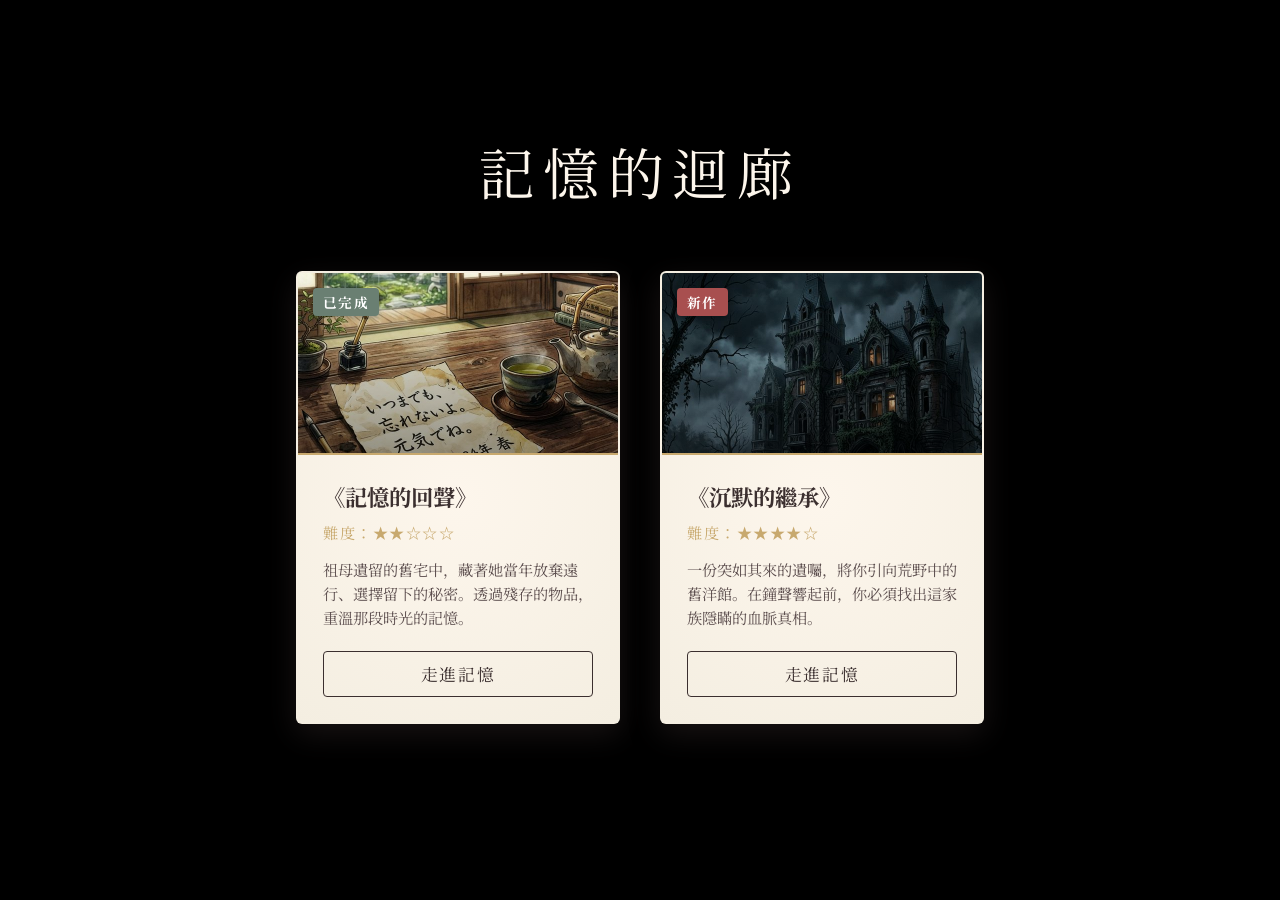
==== index.html @ 888f18bc "兩段文字解謎遊戲" ====
<!DOCTYPE html>
<html lang="zh-TW">
<head>
    <meta charset="UTF-8">
    <meta name="viewport" content="width=device-width, initial-scale=1.0">
    <title>記憶的迴廊 - 選擇記憶</title>
    <link href="https://fonts.googleapis.com/css2?family=Noto+Serif+JP:wght@400;700&display=swap" rel="stylesheet">
    <link rel="stylesheet" href="css/home.css">
</head>
<body>
    <div id="transition-overlay"></div>
    <div class="background-container"></div>
    
    <div class="main-content">
        <h1 class="game-title">記憶的迴廊</h1>
        
        <div class="card-container">
            <!-- Game 1 -->
            <div class="game-card" onclick="transitionTo('game1.html')">
                <div class="card-thumbnail" style="background-image: url('assets/scenes/opening.png')">
                    <span class="badge badge-completed">已完成</span>
                </div>
                <div class="card-content">
                    <h2 class="card-title">《記憶的回聲》</h2>
                    <div class="card-difficulty">難度：★★☆☆☆</div>
                    <p class="card-desc">祖母遺留的舊宅中，藏著她當年放棄遠行、選擇留下的秘密。透過殘存的物品，重溫那段時光的記憶。</p>
                    <button class="action-btn">走進記憶</button>
                </div>
            </div>
            
            <!-- Game 2 -->
            <div class="game-card" onclick="transitionTo('game2.html')">
                <div class="card-thumbnail" style="background-image: url('assets/scenes/mansion_exterior.png'); background-position: center top;">
                    <span class="badge badge-new">新作</span>
                </div>
                <div class="card-content">
                    <h2 class="card-title">《沉默的繼承》</h2>
                    <div class="card-difficulty">難度：★★★★☆</div>
                    <p class="card-desc">一份突如其來的遺囑，將你引向荒野中的舊洋館。在鐘聲響起前，你必須找出這家族隱瞞的血脈真相。</p>
                    <button class="action-btn">走進記憶</button>
                </div>
            </div>
        </div>
        
        <div class="footer-text">「 選擇一段記憶，走進去。 」</div>
    </div>

    <script>
        window.addEventListener('load', () => {
            const overlay = document.getElementById('transition-overlay');
            setTimeout(() => {
                overlay.classList.add('fade-in');
            }, 50);
        });

        function transitionTo(url) {
            const overlay = document.getElementById('transition-overlay');
            overlay.classList.remove('fade-in');
            overlay.classList.add('fade-out');
            setTimeout(() => {
                window.location.href = url;
            }, 1000);
        }
    </script>
</body>
</html>
---- css/home.css ----
:root {
  --color-bg: #fdf6ec;
  --color-text: #3b2f2f;
  --color-accent: #c8a96e;
  --color-shadow: rgba(59, 47, 47, 0.4);
}

body, html {
    margin: 0;
    padding: 0;
    width: 100%;
    height: 100%;
    font-family: 'Noto Serif JP', serif;
    background-color: #000;
    color: var(--color-text);
    overflow-x: hidden;
    overflow-y: auto;
}

.background-container {
    position: fixed;
    top: -10px; left: -10px; right: -10px; bottom: -10px;
    background-image: url('../assets/scenes/opening.png');
    background-size: cover;
    background-position: center;
    filter: blur(10px) brightness(0.5);
    z-index: -1;
}

#transition-overlay {
    position: fixed;
    top: 0; left: 0; right: 0; bottom: 0;
    background-color: #000;
    z-index: 999;
    transition: opacity 1s ease-in-out;
    pointer-events: none;
    opacity: 1; /* Initially black */
}

#transition-overlay.fade-in {
    opacity: 0;
}

#transition-overlay.fade-out {
    opacity: 1;
    pointer-events: auto;
}

.main-content {
    display: flex;
    flex-direction: column;
    align-items: center;
    justify-content: center;
    min-height: 100vh;
    padding: 40px 20px;
    box-sizing: border-box;
    position: relative;
    z-index: 10;
}

.game-title {
    font-size: 3.5rem;
    color: var(--color-bg);
    text-shadow: 0 4px 15px rgba(0,0,0,0.8);
    margin-bottom: 60px;
    letter-spacing: 0.15em;
    opacity: 0;
    animation: titleFadeIn 2.5s ease forwards 0.5s;
    font-weight: 400;
}

@keyframes titleFadeIn {
    from { opacity: 0; transform: translateY(-15px); }
    to { opacity: 1; transform: translateY(0); }
}

.card-container {
    display: flex;
    gap: 40px;
    justify-content: center;
    opacity: 0;
    animation: cardsFadeIn 2s ease forwards 1.2s;
}

@keyframes cardsFadeIn {
    from { opacity: 0; transform: translateY(20px); }
    to { opacity: 1; transform: translateY(0); }
}

.game-card {
    background-image: radial-gradient(circle, var(--color-bg) 0%, #f4eee1 100%);
    width: 320px;
    border-radius: 6px;
    overflow: hidden;
    box-shadow: 0 10px 30px var(--color-shadow);
    cursor: pointer;
    transition: transform 0.4s cubic-bezier(0.25, 1, 0.5, 1), box-shadow 0.4s ease;
    border: 2px solid transparent;
}

.game-card:hover {
    transform: translateY(-8px);
    box-shadow: 0 15px 40px rgba(0,0,0,0.7);
    border-color: var(--color-accent);
}

.card-thumbnail {
    height: 180px;
    background-size: cover;
    background-position: center;
    position: relative;
    border-bottom: 2px solid var(--color-accent);
}

.card-thumbnail::after {
    content: '';
    position: absolute;
    top: 0; left: 0; right: 0; bottom: 0;
    background: linear-gradient(to bottom, transparent, rgba(0,0,0,0.4));
}

.badge {
    position: absolute;
    top: 15px;
    left: 15px;
    padding: 4px 10px;
    border-radius: 4px;
    font-size: 0.85rem;
    font-weight: bold;
    color: #fff;
    letter-spacing: 0.1em;
    z-index: 2;
    box-shadow: 0 2px 5px rgba(0,0,0,0.3);
}

.badge-completed { background-color: #6a7f72; }
.badge-new { background-color: #a84f4f; }

.card-content {
    padding: 25px;
    display: flex;
    flex-direction: column;
    min-height: 240px;
    box-sizing: border-box;
}

.card-title {
    font-size: 1.4rem;
    margin: 0 0 10px 0;
    color: var(--color-text);
}

.card-difficulty {
    font-size: 0.95rem;
    color: var(--color-accent);
    margin-bottom: 15px;
    letter-spacing: 0.1em;
}

.card-desc {
    flex-grow: 1;
    font-size: 0.95rem;
    line-height: 1.6;
    color: #5d4f4f;
    margin: 0 0 20px 0;
}

.action-btn {
    font-family: inherit;
    font-size: 1.05rem;
    padding: 10px 0;
    width: 100%;
    background-color: transparent;
    color: var(--color-text);
    border: 1px solid var(--color-text);
    border-radius: 4px;
    cursor: pointer;
    transition: all 0.2s;
    letter-spacing: 0.1em;
}

.game-card:hover .action-btn {
    background-color: var(--color-text);
    color: var(--color-bg);
    border-color: var(--color-text);
}

.footer-text {
    margin-top: 60px;
    color: var(--color-bg);
    opacity: 0;
    letter-spacing: 0.2em;
    font-size: 1rem;
    animation: fadePulse 4s infinite 3s;
}

@keyframes fadePulse {
    0%, 100% { opacity: 0.4; }
    50% { opacity: 0.8; }
}
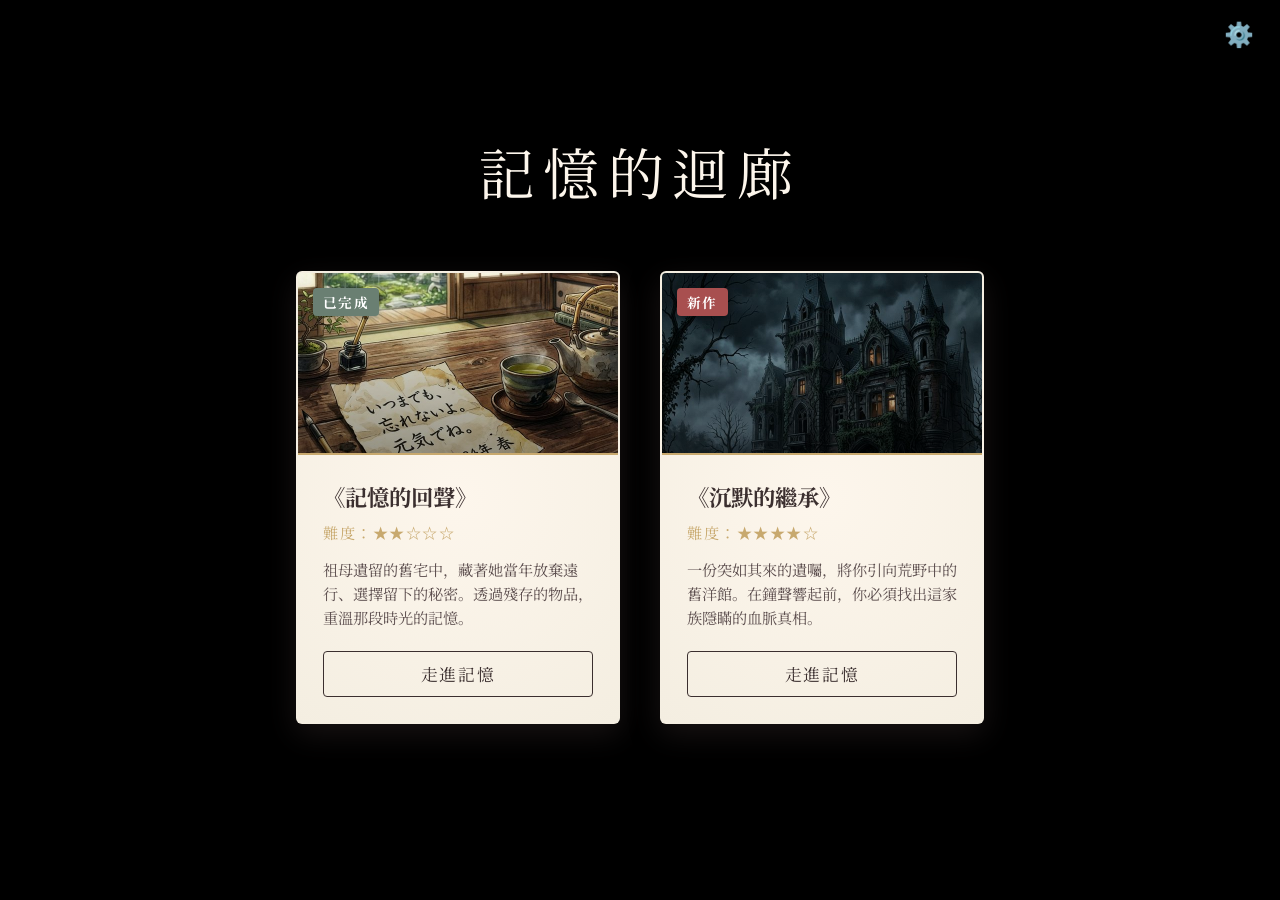
==== commit a51db717: "新增首頁音樂" ====
--- a/index.html
+++ b/index.html
@@ -45,8 +45,66 @@
         <div class="footer-text">「 選擇一段記憶，走進去。 」</div>
     </div>
 
+    <button id="settings-btn" class="settings-btn" onclick="toggleSettings()" title="設定" style="position: absolute; top: 20px; right: 20px; background: transparent; color: var(--color-bg); font-size: 1.5rem; border: none; cursor: pointer; z-index: 1000;">⚙️</button>
+
+    <div id="settings-modal" style="display: none; position: absolute; top: 60px; right: 20px; background: rgba(0,0,0,0.8); padding: 20px; border: 1px solid var(--color-accent); z-index: 1000; border-radius: 8px; width: 180px;">
+        <h3 style="margin-top: 0; color: var(--color-accent); text-align: center; border-bottom: 1px solid var(--color-accent); padding-bottom: 10px;">設定</h3>
+        <div style="display: flex; justify-content: space-between; align-items: center; margin-bottom: 20px;">
+            <span style="color: #fff;">背景音樂</span>
+            <button id="music-toggle" class="action-btn" onclick="toggleMusic()" style="padding: 5px 10px;">🔇 關</button>
+        </div>
+        <div style="text-align: center;">
+            <button class="action-btn" onclick="toggleSettings()">關閉</button>
+        </div>
+    </div>
+
     <script>
+        let bgm = null;
+        let musicPlaying = false;
+
+        function initAudio() {
+            bgm = new Audio('assets/audio/bgm_home.mp3');
+            bgm.loop = true;
+            
+            const startAudio = () => {
+                if (!musicPlaying) {
+                    bgm.play().then(() => {
+                        musicPlaying = true;
+                        updateToggleBtn();
+                    }).catch(e => console.log('Autoplay prevented', e));
+                }
+                document.body.removeEventListener('click', startAudio);
+            };
+            document.body.addEventListener('click', startAudio);
+        }
+
+        function updateToggleBtn() {
+            const toggleBtn = document.getElementById('music-toggle');
+            if(toggleBtn) toggleBtn.textContent = musicPlaying ? '🔊 開' : '🔇 關';
+        }
+
+        function toggleSettings() {
+            const modal = document.getElementById('settings-modal');
+            if (modal) {
+                modal.style.display = modal.style.display === 'none' ? 'block' : 'none';
+            }
+        }
+
+        function toggleMusic() {
+            if (!bgm) initAudio();
+            
+            if (musicPlaying) {
+                bgm.pause();
+                musicPlaying = false;
+            } else {
+                bgm.play().catch(e => console.log('Play prevented', e));
+                musicPlaying = true;
+            }
+            updateToggleBtn();
+        }
+
         window.addEventListener('load', () => {
+            initAudio();
             const overlay = document.getElementById('transition-overlay');
             setTimeout(() => {
                 overlay.classList.add('fade-in');
@@ -57,6 +115,17 @@
             const overlay = document.getElementById('transition-overlay');
             overlay.classList.remove('fade-in');
             overlay.classList.add('fade-out');
+            
+            // Fade out audio
+            if (bgm && !bgm.paused) {
+                let vol = bgm.volume;
+                let fade = setInterval(() => {
+                    vol = Math.max(0, vol - 0.1);
+                    bgm.volume = vol;
+                    if (vol === 0) clearInterval(fade);
+                }, 100);
+            }
+
             setTimeout(() => {
                 window.location.href = url;
             }, 1000);
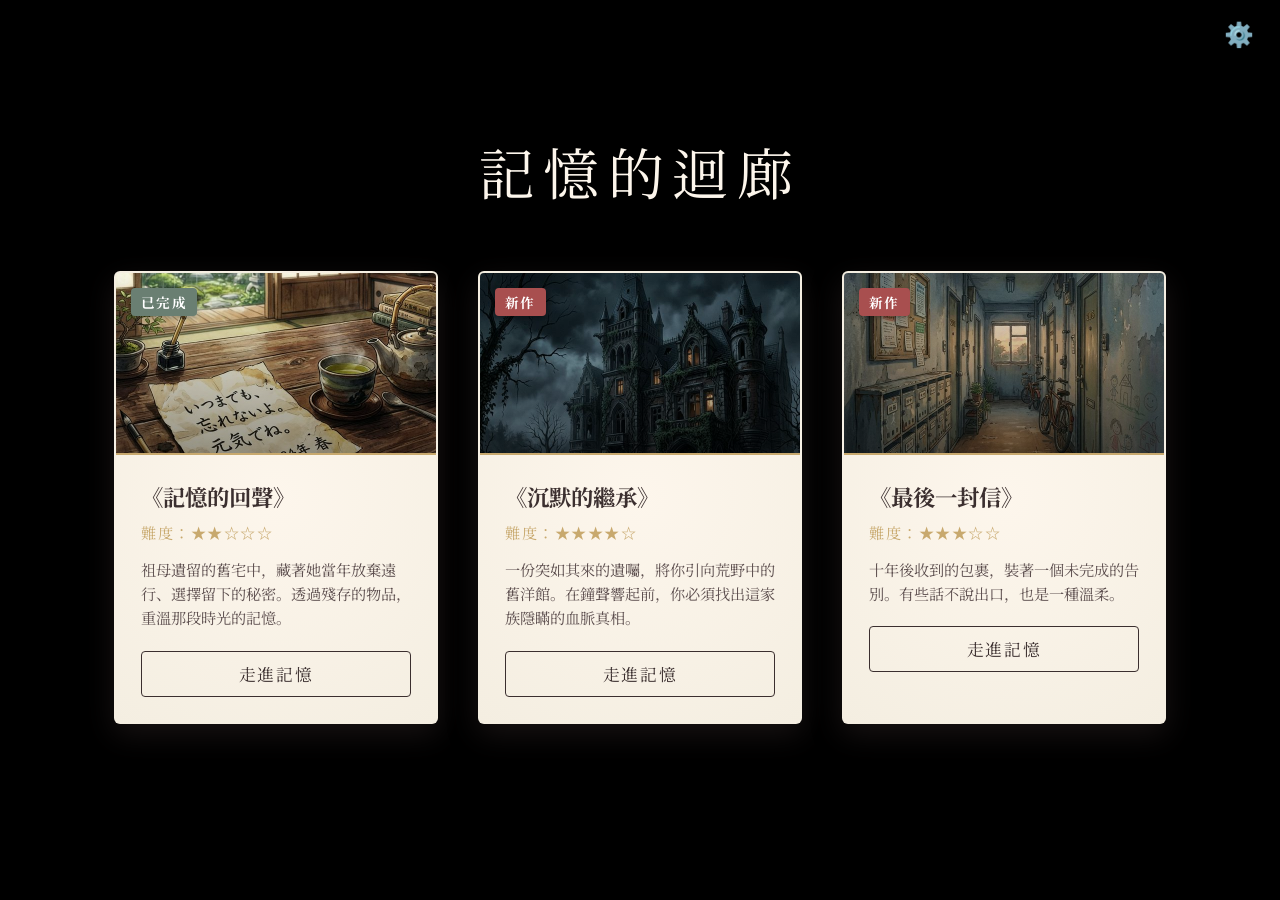
==== commit 6f65ba25: "新增第三部作品" ====
--- a/index.html
+++ b/index.html
@@ -6,6 +6,7 @@
     <title>記憶的迴廊 - 選擇記憶</title>
     <link href="https://fonts.googleapis.com/css2?family=Noto+Serif+JP:wght@400;700&display=swap" rel="stylesheet">
     <link rel="stylesheet" href="css/home.css">
+    <link rel="icon" href="assets/favicon.png" type="image/png">
 </head>
 <body>
     <div id="transition-overlay"></div>
@@ -37,6 +38,18 @@
                     <h2 class="card-title">《沉默的繼承》</h2>
                     <div class="card-difficulty">難度：★★★★☆</div>
                     <p class="card-desc">一份突如其來的遺囑，將你引向荒野中的舊洋館。在鐘聲響起前，你必須找出這家族隱瞞的血脈真相。</p>
+                    <button class="action-btn">走進記憶</button>
+                </div>
+            </div>
+            <!-- Game 3 -->
+            <div class="game-card" onclick="transitionTo('game3.html')">
+                <div class="card-thumbnail" style="background-image: url('assets/scenes/scene3-corridor.png'); background-position: center;">
+                    <span class="badge badge-new">新作</span>
+                </div>
+                <div class="card-content">
+                    <h2 class="card-title">《最後一封信》</h2>
+                    <div class="card-difficulty">難度：★★★☆☆</div>
+                    <p class="card-desc">十年後收到的包裹，裝著一個未完成的告別。有些話不說出口，也是一種溫柔。</p>
                     <button class="action-btn">走進記憶</button>
                 </div>
             </div>
